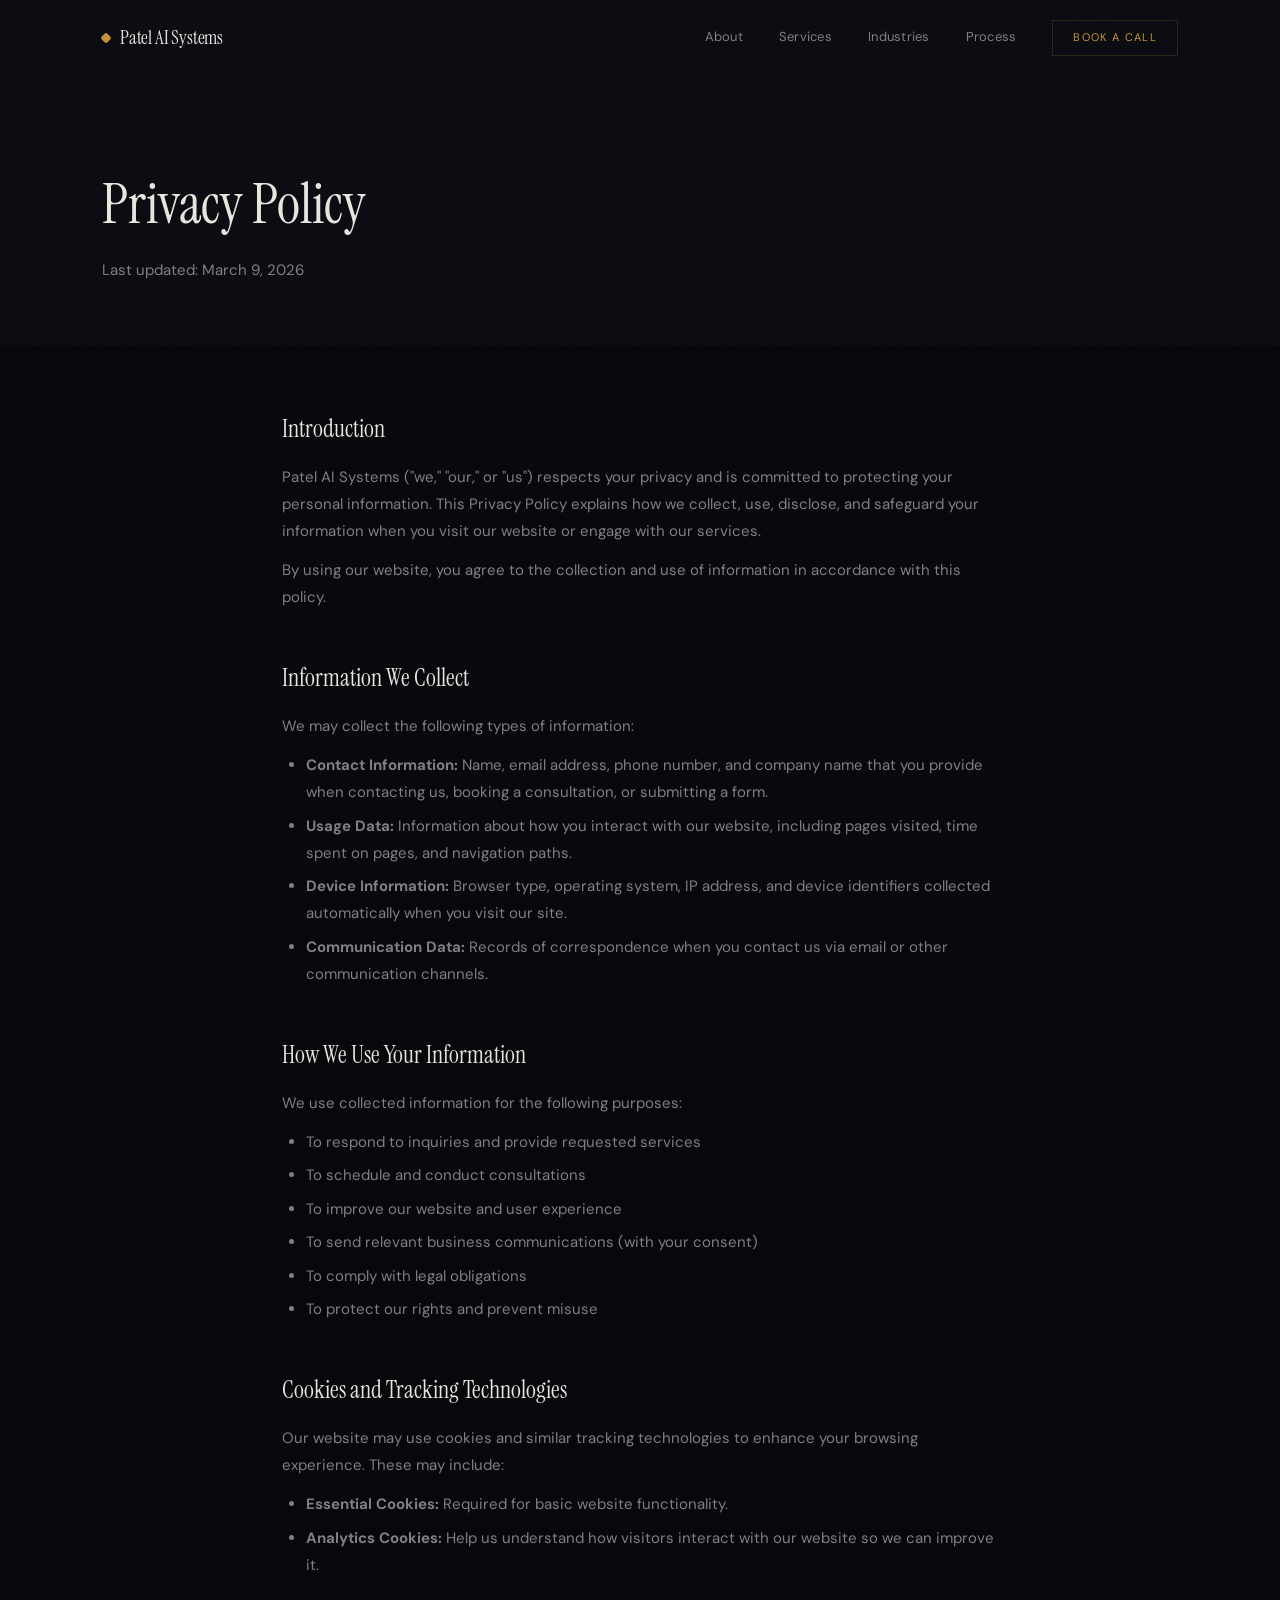
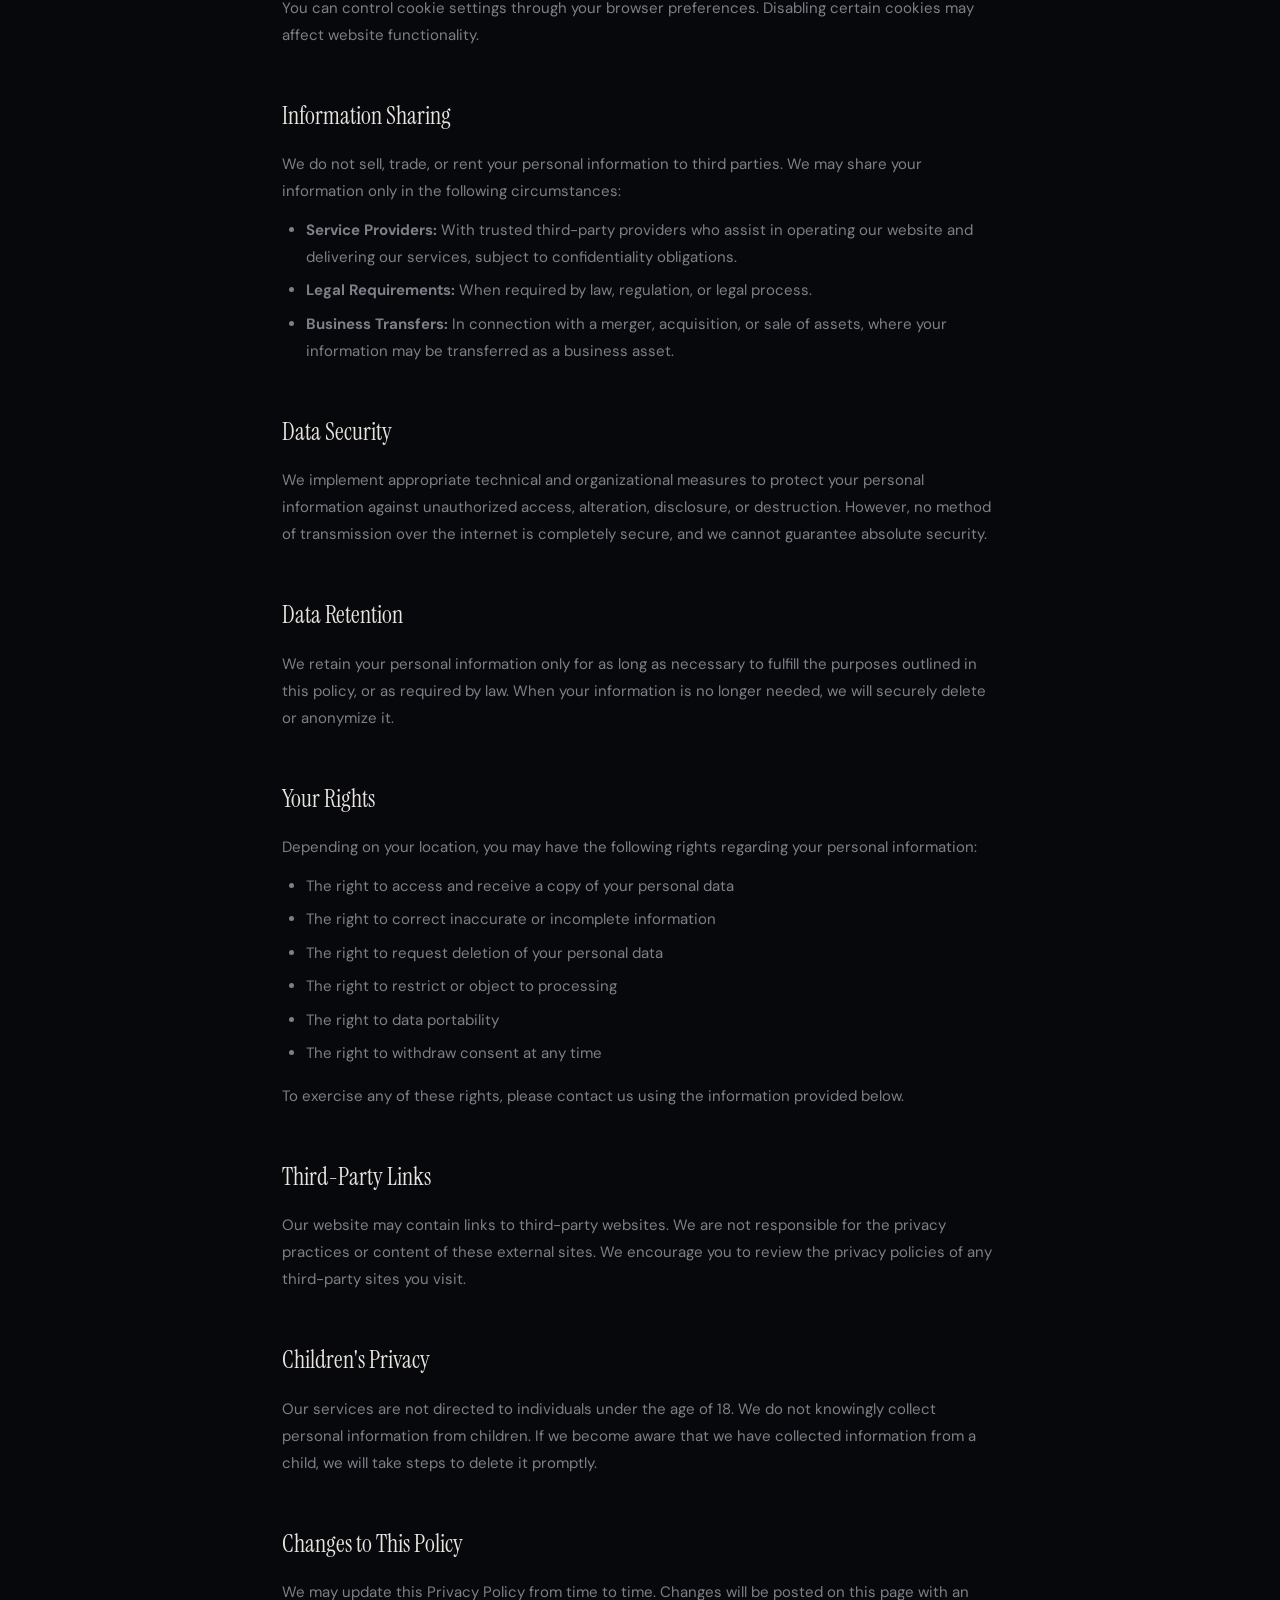
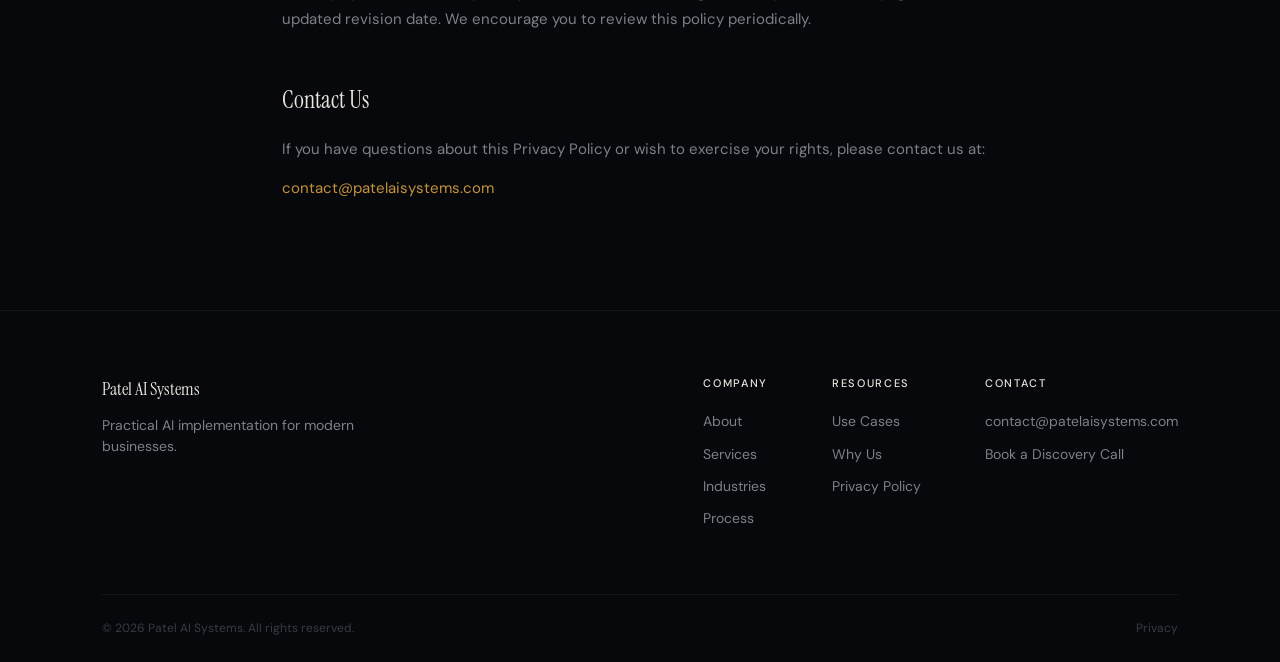
==== privacy.html @ 1d5c4a76 "Add privacy page and modernize site design - Add full privacy policy page (privacy.html) - Add grain" ====
<!DOCTYPE html>
<html lang="en">
<head>
  <meta charset="UTF-8">
  <meta name="viewport" content="width=device-width, initial-scale=1.0">
  <title>Privacy Policy — Patel AI Systems</title>
  <meta name="description" content="Privacy Policy for Patel AI Systems. Learn how we collect, use, and protect your information.">
  <meta name="theme-color" content="#08090d">
  <link rel="preconnect" href="https://fonts.googleapis.com">
  <link rel="preconnect" href="https://fonts.gstatic.com" crossorigin>
  <link href="https://fonts.googleapis.com/css2?family=Instrument+Serif:ital@0;1&family=DM+Sans:ital,opsz,wght@0,9..40,300;0,9..40,400;0,9..40,500;0,9..40,600;1,9..40,300;1,9..40,400&display=swap" rel="stylesheet">
  <link rel="stylesheet" href="style.css">
</head>
<body>

  <!-- Grain overlay -->
  <div class="grain" aria-hidden="true"></div>

  <!-- Navigation -->
  <nav class="nav nav-scrolled">
    <div class="nav-container">
      <a href="index.html" class="nav-logo">
        <span class="nav-logo-mark"></span>
        Patel AI Systems
      </a>
      <div class="nav-links">
        <a href="index.html#about">About</a>
        <a href="index.html#services">Services</a>
        <a href="index.html#industries">Industries</a>
        <a href="index.html#process">Process</a>
        <a href="index.html#contact" class="nav-cta">Book a Call</a>
      </div>
      <button class="nav-toggle" aria-label="Toggle navigation">
        <span></span>
        <span></span>
      </button>
    </div>
  </nav>

  <!-- Page Header -->
  <section class="page-header">
    <div class="container">
      <h1>Privacy Policy</h1>
      <p>Last updated: March 9, 2026</p>
    </div>
  </section>

  <!-- Content -->
  <section class="page-content">
    <div class="container">

      <h2>Introduction</h2>
      <p>Patel AI Systems ("we," "our," or "us") respects your privacy and is committed to protecting your personal information. This Privacy Policy explains how we collect, use, disclose, and safeguard your information when you visit our website or engage with our services.</p>
      <p>By using our website, you agree to the collection and use of information in accordance with this policy.</p>

      <h2>Information We Collect</h2>
      <p>We may collect the following types of information:</p>
      <ul>
        <li><strong>Contact Information:</strong> Name, email address, phone number, and company name that you provide when contacting us, booking a consultation, or submitting a form.</li>
        <li><strong>Usage Data:</strong> Information about how you interact with our website, including pages visited, time spent on pages, and navigation paths.</li>
        <li><strong>Device Information:</strong> Browser type, operating system, IP address, and device identifiers collected automatically when you visit our site.</li>
        <li><strong>Communication Data:</strong> Records of correspondence when you contact us via email or other communication channels.</li>
      </ul>

      <h2>How We Use Your Information</h2>
      <p>We use collected information for the following purposes:</p>
      <ul>
        <li>To respond to inquiries and provide requested services</li>
        <li>To schedule and conduct consultations</li>
        <li>To improve our website and user experience</li>
        <li>To send relevant business communications (with your consent)</li>
        <li>To comply with legal obligations</li>
        <li>To protect our rights and prevent misuse</li>
      </ul>

      <h2>Cookies and Tracking Technologies</h2>
      <p>Our website may use cookies and similar tracking technologies to enhance your browsing experience. These may include:</p>
      <ul>
        <li><strong>Essential Cookies:</strong> Required for basic website functionality.</li>
        <li><strong>Analytics Cookies:</strong> Help us understand how visitors interact with our website so we can improve it.</li>
      </ul>
      <p>You can control cookie settings through your browser preferences. Disabling certain cookies may affect website functionality.</p>

      <h2>Information Sharing</h2>
      <p>We do not sell, trade, or rent your personal information to third parties. We may share your information only in the following circumstances:</p>
      <ul>
        <li><strong>Service Providers:</strong> With trusted third-party providers who assist in operating our website and delivering our services, subject to confidentiality obligations.</li>
        <li><strong>Legal Requirements:</strong> When required by law, regulation, or legal process.</li>
        <li><strong>Business Transfers:</strong> In connection with a merger, acquisition, or sale of assets, where your information may be transferred as a business asset.</li>
      </ul>

      <h2>Data Security</h2>
      <p>We implement appropriate technical and organizational measures to protect your personal information against unauthorized access, alteration, disclosure, or destruction. However, no method of transmission over the internet is completely secure, and we cannot guarantee absolute security.</p>

      <h2>Data Retention</h2>
      <p>We retain your personal information only for as long as necessary to fulfill the purposes outlined in this policy, or as required by law. When your information is no longer needed, we will securely delete or anonymize it.</p>

      <h2>Your Rights</h2>
      <p>Depending on your location, you may have the following rights regarding your personal information:</p>
      <ul>
        <li>The right to access and receive a copy of your personal data</li>
        <li>The right to correct inaccurate or incomplete information</li>
        <li>The right to request deletion of your personal data</li>
        <li>The right to restrict or object to processing</li>
        <li>The right to data portability</li>
        <li>The right to withdraw consent at any time</li>
      </ul>
      <p>To exercise any of these rights, please contact us using the information provided below.</p>

      <h2>Third-Party Links</h2>
      <p>Our website may contain links to third-party websites. We are not responsible for the privacy practices or content of these external sites. We encourage you to review the privacy policies of any third-party sites you visit.</p>

      <h2>Children's Privacy</h2>
      <p>Our services are not directed to individuals under the age of 18. We do not knowingly collect personal information from children. If we become aware that we have collected information from a child, we will take steps to delete it promptly.</p>

      <h2>Changes to This Policy</h2>
      <p>We may update this Privacy Policy from time to time. Changes will be posted on this page with an updated revision date. We encourage you to review this policy periodically.</p>

      <h2>Contact Us</h2>
      <p>If you have questions about this Privacy Policy or wish to exercise your rights, please contact us at:</p>
      <p><a href="mailto:contact@patelaisystems.com">contact@patelaisystems.com</a></p>

    </div>
  </section>

  <!-- Footer -->
  <footer class="footer">
    <div class="container">
      <div class="footer-top">
        <div class="footer-brand">
          <span class="footer-logo">Patel AI Systems</span>
          <p class="footer-tagline">Practical AI implementation for modern businesses.</p>
        </div>
        <div class="footer-columns">
          <div class="footer-col">
            <h4>Company</h4>
            <a href="index.html#about">About</a>
            <a href="index.html#services">Services</a>
            <a href="index.html#industries">Industries</a>
            <a href="index.html#process">Process</a>
          </div>
          <div class="footer-col">
            <h4>Resources</h4>
            <a href="index.html#use-cases">Use Cases</a>
            <a href="index.html#why-us">Why Us</a>
            <a href="privacy.html">Privacy Policy</a>
          </div>
          <div class="footer-col">
            <h4>Contact</h4>
            <a href="mailto:contact@patelaisystems.com">contact@patelaisystems.com</a>
            <a href="index.html#contact">Book a Discovery Call</a>
          </div>
        </div>
      </div>
      <div class="footer-bottom">
        <p>&copy; 2026 Patel AI Systems. All rights reserved.</p>
        <div class="footer-bottom-links">
          <a href="privacy.html">Privacy</a>
        </div>
      </div>
    </div>
  </footer>

  <script src="script.js"></script>
</body>
</html>
---- style.css ----
/* ============================================
   PATEL AI SYSTEMS — Obsidian & Amber v2
   Modern, Professional, Distinctive
   ============================================ */

/* --- Variables --- */
:root {
  --bg-primary: #07080c;
  --bg-secondary: #0b0c11;
  --bg-card: rgba(14, 15, 21, 0.7);
  --bg-card-solid: #0e0f15;
  --accent: #c4923a;
  --accent-hover: #d8a84f;
  --accent-dim: rgba(196, 146, 58, 0.10);
  --accent-glow: rgba(196, 146, 58, 0.06);
  --text-primary: #e8e4de;
  --text-secondary: #7e7f87;
  --text-dim: #3a3b42;
  --border: rgba(255, 255, 255, 0.05);
  --border-hover: rgba(255, 255, 255, 0.09);
  --border-accent: rgba(196, 146, 58, 0.18);
  --font-display: 'Instrument Serif', serif;
  --font-body: 'DM Sans', sans-serif;
  --ease-out: cubic-bezier(0.22, 1, 0.36, 1);
  --ease-smooth: cubic-bezier(0.4, 0, 0.2, 1);
  --container: 1140px;
}

/* --- Reset --- */
*, *::before, *::after {
  margin: 0;
  padding: 0;
  box-sizing: border-box;
}

html {
  scroll-behavior: smooth;
  -webkit-font-smoothing: antialiased;
  -moz-osx-font-smoothing: grayscale;
}

body {
  font-family: var(--font-body);
  font-weight: 400;
  font-size: 1rem;
  line-height: 1.6;
  color: var(--text-primary);
  background: var(--bg-primary);
  overflow-x: hidden;
}

a {
  color: inherit;
  text-decoration: none;
}

img { max-width: 100%; display: block; }

/* --- Grain Overlay --- */
.grain {
  position: fixed;
  inset: 0;
  pointer-events: none;
  z-index: 9999;
  opacity: 0.028;
  mix-blend-mode: overlay;
  background-image: url("data:image/svg+xml,%3Csvg viewBox='0 0 256 256' xmlns='http://www.w3.org/2000/svg'%3E%3Cfilter id='n'%3E%3CfeTurbulence type='fractalNoise' baseFrequency='0.85' numOctaves='4' stitchTiles='stitch'/%3E%3C/filter%3E%3Crect width='100%25' height='100%25' filter='url(%23n)' opacity='1'/%3E%3C/svg%3E");
  background-size: 200px 200px;
}

/* --- Cursor Glow --- */
.cursor-glow {
  position: fixed;
  width: 400px;
  height: 400px;
  background: radial-gradient(circle, var(--accent-glow) 0%, transparent 70%);
  border-radius: 50%;
  transform: translate(-50%, -50%);
  pointer-events: none;
  z-index: 1;
  opacity: 0;
  transition: opacity 0.4s;
}

body:hover .cursor-glow {
  opacity: 1;
}

/* --- Utility --- */
.container {
  max-width: var(--container);
  margin: 0 auto;
  padding: 0 2rem;
}

/* --- Section Headers --- */
.section-header {
  margin-bottom: 4rem;
}

.section-label {
  display: inline-block;
  font-family: var(--font-body);
  font-size: 0.6875rem;
  font-weight: 500;
  letter-spacing: 0.18em;
  text-transform: uppercase;
  color: var(--accent);
  margin-bottom: 1.25rem;
  position: relative;
  padding-left: 2.25rem;
}

.section-label::before {
  content: '';
  position: absolute;
  left: 0;
  top: 50%;
  width: 1.5rem;
  height: 1px;
  background: var(--accent);
}

.section-header h2 {
  font-family: var(--font-display);
  font-size: clamp(2.5rem, 5vw, 3.75rem);
  font-weight: 400;
  line-height: 1.08;
  color: var(--text-primary);
}

/* --- Buttons --- */
.btn {
  display: inline-flex;
  align-items: center;
  justify-content: center;
  font-family: var(--font-body);
  font-size: 0.8125rem;
  font-weight: 500;
  letter-spacing: 0.1em;
  text-transform: uppercase;
  padding: 1.1rem 2.75rem;
  cursor: pointer;
  position: relative;
  overflow: hidden;
  transition: color 0.4s var(--ease-out), border-color 0.4s;
  border: none;
}

.btn-primary {
  border: 1px solid var(--accent);
  color: var(--accent);
  background: transparent;
}

.btn-primary::before {
  content: '';
  position: absolute;
  inset: 0;
  background: var(--accent);
  transform: scaleX(0);
  transform-origin: right;
  transition: transform 0.5s var(--ease-out);
  z-index: 0;
}

.btn-primary:hover::before {
  transform: scaleX(1);
  transform-origin: left;
}

.btn-primary:hover {
  color: var(--bg-primary);
}

.btn-text {
  position: relative;
  z-index: 1;
}

.btn-ghost {
  color: var(--text-secondary);
  border: 1px solid var(--border);
  background: transparent;
  transition: color 0.3s, border-color 0.3s, background 0.3s;
}

.btn-ghost:hover {
  color: var(--text-primary);
  border-color: var(--border-hover);
  background: rgba(255, 255, 255, 0.02);
}

.btn-lg {
  padding: 1.3rem 3.25rem;
  font-size: 0.875rem;
}

/* ============================================
   NAVIGATION
   ============================================ */
.nav {
  position: fixed;
  top: 0;
  left: 0;
  width: 100%;
  z-index: 1000;
  padding: 1.25rem 0;
  transition: background 0.4s, padding 0.4s, backdrop-filter 0.4s, box-shadow 0.4s;
}

.nav-scrolled {
  background: rgba(7, 8, 12, 0.82);
  backdrop-filter: blur(24px) saturate(180%);
  -webkit-backdrop-filter: blur(24px) saturate(180%);
  padding: 0.875rem 0;
  box-shadow: 0 1px 0 var(--border), 0 8px 32px rgba(0, 0, 0, 0.3);
}

.nav-container {
  max-width: var(--container);
  margin: 0 auto;
  padding: 0 2rem;
  display: flex;
  align-items: center;
  justify-content: space-between;
}

.nav-logo {
  font-family: var(--font-display);
  font-size: 1.1875rem;
  color: var(--text-primary);
  letter-spacing: -0.01em;
  display: flex;
  align-items: center;
  gap: 0.625rem;
}

.nav-logo-mark {
  display: inline-block;
  width: 8px;
  height: 8px;
  background: var(--accent);
  border-radius: 2px;
  transform: rotate(45deg);
}

.nav-links {
  display: flex;
  align-items: center;
  gap: 2.25rem;
}

.nav-links a {
  font-size: 0.8125rem;
  font-weight: 400;
  color: var(--text-secondary);
  letter-spacing: 0.02em;
  transition: color 0.3s;
  position: relative;
}

.nav-links a:not(.nav-cta)::after {
  content: '';
  position: absolute;
  bottom: -4px;
  left: 0;
  width: 0;
  height: 1px;
  background: var(--accent);
  transition: width 0.3s var(--ease-out);
}

.nav-links a:not(.nav-cta):hover::after {
  width: 100%;
}

.nav-links a:hover {
  color: var(--text-primary);
}

.nav-cta {
  color: var(--accent) !important;
  border: 1px solid var(--border-accent);
  padding: 0.5rem 1.25rem;
  font-size: 0.6875rem !important;
  letter-spacing: 0.12em !important;
  text-transform: uppercase;
  transition: background 0.3s, color 0.3s, box-shadow 0.3s !important;
}

.nav-cta:hover {
  background: var(--accent);
  color: var(--bg-primary) !important;
  box-shadow: 0 0 20px var(--accent-dim);
}

.nav-cta::after { display: none !important; }

.nav-toggle {
  display: none;
  background: none;
  border: none;
  cursor: pointer;
  width: 28px;
  height: 20px;
  position: relative;
  z-index: 1001;
}

.nav-toggle span {
  display: block;
  width: 100%;
  height: 1px;
  background: var(--text-primary);
  position: absolute;
  left: 0;
  transition: transform 0.3s var(--ease-out), top 0.3s var(--ease-out);
}

.nav-toggle span:first-child { top: 4px; }
.nav-toggle span:last-child { top: 14px; }

.nav-toggle.active span:first-child {
  top: 9px;
  transform: rotate(45deg);
}

.nav-toggle.active span:last-child {
  top: 9px;
  transform: rotate(-45deg);
}

/* ============================================
   HERO
   ============================================ */
.hero {
  min-height: 100vh;
  display: flex;
  align-items: center;
  justify-content: center;
  text-align: center;
  position: relative;
  overflow: hidden;
  background:
    radial-gradient(ellipse 80% 50% at 50% -10%, rgba(196, 146, 58, 0.10) 0%, transparent 100%),
    radial-gradient(ellipse 50% 40% at 80% 60%, rgba(30, 50, 120, 0.06) 0%, transparent 100%),
    radial-gradient(ellipse 40% 50% at 15% 75%, rgba(196, 146, 58, 0.03) 0%, transparent 100%),
    var(--bg-primary);
}

/* Dot grid background */
.hero-grid-bg {
  position: absolute;
  inset: 0;
  background-image: radial-gradient(circle, rgba(196, 146, 58, 0.06) 1px, transparent 1px);
  background-size: 40px 40px;
  mask-image: radial-gradient(ellipse 60% 50% at 50% 50%, black 20%, transparent 70%);
  -webkit-mask-image: radial-gradient(ellipse 60% 50% at 50% 50%, black 20%, transparent 70%);
}

.hero-decorations {
  position: absolute;
  inset: 0;
  pointer-events: none;
}

.hero-deco-circle {
  position: absolute;
  width: 550px;
  height: 550px;
  border: 1px solid rgba(196, 146, 58, 0.06);
  border-radius: 50%;
  top: 5%;
  right: -10%;
  animation: spin-slow 90s linear infinite;
}

.hero-deco-diamond {
  position: absolute;
  width: 300px;
  height: 300px;
  border: 1px solid rgba(196, 146, 58, 0.05);
  top: 12%;
  left: -3%;
  transform: rotate(45deg);
  animation: spin-slow 70s linear infinite reverse;
}

.hero-deco-line {
  position: absolute;
  width: 350px;
  height: 1px;
  background: linear-gradient(90deg, transparent, rgba(196, 146, 58, 0.2), transparent);
  top: 32%;
  right: 3%;
  transform: rotate(-12deg);
}

.hero-deco-ring {
  position: absolute;
  width: 200px;
  height: 200px;
  border: 1px solid rgba(196, 146, 58, 0.04);
  border-radius: 50%;
  bottom: 18%;
  left: 6%;
  animation: spin-slow 55s linear infinite;
}

.hero-deco-orb {
  position: absolute;
  width: 120px;
  height: 120px;
  background: radial-gradient(circle, rgba(196, 146, 58, 0.05) 0%, transparent 70%);
  border-radius: 50%;
  top: 25%;
  left: 18%;
  animation: pulse-soft 6s ease-in-out infinite;
}

@keyframes spin-slow {
  to { transform: rotate(360deg); }
}

@keyframes pulse-soft {
  0%, 100% { opacity: 0.4; transform: scale(1); }
  50% { opacity: 1; transform: scale(1.2); }
}

.hero-content {
  position: relative;
  z-index: 2;
  max-width: 820px;
  padding: 0 2rem;
}

.hero-badge {
  display: inline-flex;
  align-items: center;
  gap: 0.625rem;
  font-size: 0.6875rem;
  font-weight: 500;
  letter-spacing: 0.2em;
  text-transform: uppercase;
  color: var(--accent);
  border: 1px solid var(--border-accent);
  padding: 0.5rem 1.5rem;
  margin-bottom: 2.5rem;
  background: rgba(196, 146, 58, 0.03);
  animation: fadeInUp 0.6s var(--ease-out) 0.2s both;
}

.hero-badge-dot {
  width: 6px;
  height: 6px;
  background: var(--accent);
  border-radius: 50%;
  animation: blink 2.5s ease-in-out infinite;
}

@keyframes blink {
  0%, 100% { opacity: 1; }
  50% { opacity: 0.3; }
}

.hero h1 {
  font-family: var(--font-display);
  font-size: clamp(2.75rem, 6.5vw, 5.25rem);
  font-weight: 400;
  line-height: 1.04;
  letter-spacing: -0.025em;
  margin-bottom: 1.75rem;
  animation: fadeInUp 0.7s var(--ease-out) 0.4s both;
}

.hero-sub {
  font-size: 1.0625rem;
  line-height: 1.75;
  color: var(--text-secondary);
  max-width: 560px;
  margin: 0 auto 2.75rem;
  animation: fadeInUp 0.7s var(--ease-out) 0.6s both;
}

.hero-actions {
  display: flex;
  gap: 1rem;
  justify-content: center;
  flex-wrap: wrap;
  animation: fadeInUp 0.7s var(--ease-out) 0.8s both;
}

.hero-scroll {
  position: absolute;
  bottom: 2.5rem;
  left: 50%;
  transform: translateX(-50%);
  display: flex;
  flex-direction: column;
  align-items: center;
  gap: 0.75rem;
  animation: fadeInUp 0.7s var(--ease-out) 1.2s both;
}

.hero-scroll span {
  font-size: 0.625rem;
  letter-spacing: 0.2em;
  text-transform: uppercase;
  color: var(--text-dim);
}

.scroll-line {
  width: 1px;
  height: 36px;
  background: linear-gradient(to bottom, var(--accent), transparent);
  animation: scrollPulse 2.5s ease-in-out infinite;
  transform-origin: top;
}

@keyframes scrollPulse {
  0%, 100% { opacity: 0.2; scaleY: 0.5; }
  50% { opacity: 0.8; scaleY: 1; }
}

@keyframes fadeInUp {
  from { opacity: 0; transform: translateY(28px); }
  to { opacity: 1; transform: translateY(0); }
}

/* ============================================
   MARQUEE
   ============================================ */
.marquee-section {
  border-top: 1px solid var(--border);
  border-bottom: 1px solid var(--border);
  padding: 1.25rem 0;
  background: var(--bg-secondary);
  overflow: hidden;
}

.marquee {
  display: flex;
  width: max-content;
}

.marquee-content {
  display: flex;
  align-items: center;
  gap: 0;
  animation: marquee-scroll 40s linear infinite;
  flex-shrink: 0;
}

.marquee-content span {
  font-family: var(--font-body);
  font-size: 0.8125rem;
  font-weight: 400;
  letter-spacing: 0.06em;
  text-transform: uppercase;
  color: var(--text-secondary);
  white-space: nowrap;
  padding: 0 1.25rem;
}

.marquee-sep {
  color: var(--text-dim) !important;
  font-size: 0.75rem !important;
}

@keyframes marquee-scroll {
  to { transform: translateX(-100%); }
}

/* ============================================
   ABOUT
   ============================================ */
.about {
  padding: 9rem 0;
  background: var(--bg-secondary);
  position: relative;
}

.about-grid {
  display: grid;
  gap: 5rem;
}

.about-intro {
  max-width: 720px;
}

.about-lead {
  font-family: var(--font-display);
  font-size: clamp(1.75rem, 3.5vw, 2.375rem);
  line-height: 1.3;
  margin-bottom: 1.5rem;
  color: var(--text-primary);
}

.about-body {
  font-size: 1.0625rem;
  line-height: 1.8;
  color: var(--text-secondary);
}

.about-principles {
  display: grid;
  grid-template-columns: repeat(3, 1fr);
  gap: 1.5rem;
}

.principle {
  padding: 2.5rem;
  background: var(--bg-card);
  backdrop-filter: blur(12px);
  border: 1px solid var(--border);
  position: relative;
  transition: border-color 0.4s, transform 0.4s var(--ease-out), box-shadow 0.4s;
}

.principle:hover {
  border-color: var(--border-accent);
  transform: translateY(-4px);
  box-shadow: 0 12px 40px rgba(0, 0, 0, 0.2), 0 0 0 1px var(--border-accent);
}

.principle-icon {
  width: 44px;
  height: 44px;
  display: flex;
  align-items: center;
  justify-content: center;
  color: var(--accent);
  margin-bottom: 1.5rem;
  border: 1px solid var(--border-accent);
  border-radius: 10px;
  background: var(--accent-dim);
}

.principle h3 {
  font-family: var(--font-display);
  font-size: 1.375rem;
  font-weight: 400;
  margin-bottom: 0.75rem;
}

.principle p {
  font-size: 0.9375rem;
  color: var(--text-secondary);
  line-height: 1.65;
}

/* ============================================
   SERVICES
   ============================================ */
.services {
  padding: 9rem 0;
  background: var(--bg-primary);
}

.services-grid {
  display: grid;
  grid-template-columns: repeat(3, 1fr);
  gap: 1.25rem;
}

.service-card {
  background: var(--bg-card);
  backdrop-filter: blur(12px);
  border: 1px solid var(--border);
  padding: 2.5rem;
  position: relative;
  overflow: hidden;
  transition: border-color 0.4s, transform 0.4s var(--ease-out), box-shadow 0.4s;
}

/* Top accent line */
.service-card::before {
  content: '';
  position: absolute;
  top: 0;
  left: 0;
  width: 0;
  height: 1px;
  background: linear-gradient(90deg, var(--accent), var(--accent-hover));
  transition: width 0.6s var(--ease-out);
}

/* Spotlight glow */
.service-card::after {
  content: '';
  position: absolute;
  inset: 0;
  background: radial-gradient(
    500px circle at var(--mouse-x, 50%) var(--mouse-y, 50%),
    var(--accent-glow) 0%,
    transparent 100%
  );
  opacity: 0;
  transition: opacity 0.4s;
  pointer-events: none;
}

.service-card:hover::before {
  width: 100%;
}

.service-card:hover::after {
  opacity: 1;
}

.service-card:hover {
  border-color: var(--border-hover);
  transform: translateY(-3px);
  box-shadow: 0 8px 32px rgba(0, 0, 0, 0.2);
}

.service-number {
  font-family: var(--font-display);
  font-size: 2.5rem;
  color: var(--accent);
  opacity: 0.2;
  line-height: 1;
  display: block;
  margin-bottom: 1.5rem;
  transition: opacity 0.4s;
}

.service-card:hover .service-number {
  opacity: 0.4;
}

.service-card h3 {
  font-family: var(--font-display);
  font-size: 1.25rem;
  font-weight: 400;
  margin-bottom: 1rem;
  line-height: 1.3;
}

.service-card p {
  font-size: 0.9375rem;
  color: var(--text-secondary);
  line-height: 1.65;
}

.card-arrow {
  display: block;
  margin-top: 1.5rem;
  font-size: 1.25rem;
  color: var(--accent);
  opacity: 0;
  transform: translateX(-8px);
  transition: opacity 0.4s, transform 0.4s var(--ease-out);
}

.service-card:hover .card-arrow {
  opacity: 0.6;
  transform: translateX(0);
}

/* Grid layout for 5 cards */
.services-grid .service-card:nth-child(4) { grid-column: 1 / 2; }
.services-grid .service-card:nth-child(5) { grid-column: 2 / 3; }

/* Stagger */
.services-grid .service-card:nth-child(2) { transition-delay: 0.06s; }
.services-grid .service-card:nth-child(3) { transition-delay: 0.12s; }
.services-grid .service-card:nth-child(4) { transition-delay: 0.04s; }
.services-grid .service-card:nth-child(5) { transition-delay: 0.10s; }

/* ============================================
   INDUSTRIES
   ============================================ */
.industries {
  padding: 9rem 0;
  background: var(--bg-secondary);
}

.industries-list {
  max-width: 920px;
}

.industry-item {
  display: flex;
  align-items: center;
  gap: 2.5rem;
  padding: 2.5rem 0;
  border-top: 1px solid var(--border);
  transition: border-color 0.4s;
}

.industry-item:last-child {
  border-bottom: 1px solid var(--border);
}

.industry-item:hover {
  border-top-color: var(--border-accent);
}

.industry-number {
  font-family: var(--font-display);
  font-size: 1rem;
  color: var(--accent);
  opacity: 0.5;
  flex-shrink: 0;
  min-width: 2.5rem;
}

.industry-info {
  flex: 1;
}

.industry-info h3 {
  font-family: var(--font-display);
  font-size: 1.5rem;
  font-weight: 400;
  margin-bottom: 0.6rem;
}

.industry-info p {
  font-size: 0.9375rem;
  color: var(--text-secondary);
  line-height: 1.7;
  max-width: 580px;
}

.industry-arrow {
  font-size: 1.25rem;
  color: var(--accent);
  opacity: 0;
  flex-shrink: 0;
  transform: translateX(-8px);
  transition: opacity 0.3s, transform 0.3s var(--ease-out);
}

.industry-item:hover .industry-arrow {
  opacity: 0.5;
  transform: translateX(0);
}

/* Stagger */
.industries-list .industry-item:nth-child(2) { transition-delay: 0.06s; }
.industries-list .industry-item:nth-child(3) { transition-delay: 0.12s; }
.industries-list .industry-item:nth-child(4) { transition-delay: 0.18s; }

/* ============================================
   USE CASES
   ============================================ */
.use-cases {
  padding: 9rem 0;
  background: var(--bg-primary);
}

.use-cases-grid {
  display: grid;
  grid-template-columns: repeat(3, 1fr);
  gap: 1px;
  background: var(--border);
  border: 1px solid var(--border);
}

.use-case {
  background: var(--bg-primary);
  padding: 3rem;
  position: relative;
  overflow: hidden;
  transition: background 0.4s;
}

/* Spotlight glow for use cases */
.use-case::after {
  content: '';
  position: absolute;
  inset: 0;
  background: radial-gradient(
    400px circle at var(--mouse-x, 50%) var(--mouse-y, 50%),
    var(--accent-glow) 0%,
    transparent 100%
  );
  opacity: 0;
  transition: opacity 0.4s;
  pointer-events: none;
}

.use-case:hover::after {
  opacity: 1;
}

.use-case:hover {
  background: var(--bg-card-solid);
}

.use-case-wide {
  grid-column: span 2;
}

.use-case-shape {
  width: 40px;
  height: 40px;
  border: 1.5px solid var(--accent);
  margin-bottom: 1.5rem;
  opacity: 0.35;
  transition: opacity 0.4s, transform 0.4s var(--ease-out);
}

.use-case:hover .use-case-shape {
  opacity: 0.8;
  transform: scale(1.1);
}

.shape-circle { border-radius: 50%; }
.shape-diamond { transform: rotate(45deg); width: 32px; height: 32px; }
.use-case:hover .shape-diamond { transform: rotate(45deg) scale(1.1); }
.shape-tri {
  width: 0; height: 0;
  border: none;
  border-left: 20px solid transparent;
  border-right: 20px solid transparent;
  border-bottom: 35px solid transparent;
  border-bottom-color: var(--accent);
  opacity: 0.35;
}
.use-case:hover .shape-tri { opacity: 0.8; }
.shape-square { border-radius: 2px; }
.shape-arch { border-radius: 50% 50% 0 0; }

.use-case h3 {
  font-family: var(--font-display);
  font-size: 1.375rem;
  font-weight: 400;
  margin-bottom: 0.75rem;
}

.use-case p {
  font-size: 0.9375rem;
  color: var(--text-secondary);
  line-height: 1.65;
}

/* Stagger */
.use-cases-grid .use-case:nth-child(2) { transition-delay: 0.06s; }
.use-cases-grid .use-case:nth-child(3) { transition-delay: 0.12s; }
.use-cases-grid .use-case:nth-child(4) { transition-delay: 0.06s; }
.use-cases-grid .use-case:nth-child(5) { transition-delay: 0.12s; }

/* ============================================
   PROCESS
   ============================================ */
.process {
  padding: 9rem 0;
  background: var(--bg-secondary);
}

.process-steps {
  display: grid;
  grid-template-columns: repeat(4, 1fr);
  gap: 0;
  position: relative;
}

/* Connecting line */
.process-track {
  position: absolute;
  top: 1.75rem;
  left: 12.5%;
  right: 12.5%;
  height: 1px;
  background: linear-gradient(90deg, var(--border-accent), var(--border-accent));
  z-index: 0;
}

.process-step {
  text-align: center;
  padding: 0 1.5rem;
  position: relative;
  z-index: 1;
}

.step-indicator {
  width: 3.5rem;
  height: 3.5rem;
  border: 1px solid var(--border-accent);
  border-radius: 50%;
  display: flex;
  align-items: center;
  justify-content: center;
  margin: 0 auto 2rem;
  background: var(--bg-secondary);
  transition: background 0.4s, border-color 0.4s, box-shadow 0.4s;
}

.step-indicator span {
  font-family: var(--font-display);
  font-size: 0.875rem;
  color: var(--accent);
}

.process-step:hover .step-indicator {
  background: var(--accent-dim);
  border-color: var(--accent);
  box-shadow: 0 0 24px var(--accent-dim);
}

.process-step h3 {
  font-family: var(--font-display);
  font-size: 1.375rem;
  font-weight: 400;
  margin-bottom: 0.75rem;
}

.process-step p {
  font-size: 0.875rem;
  color: var(--text-secondary);
  line-height: 1.65;
}

/* Stagger */
.process-steps .process-step:nth-child(2) { transition-delay: 0.08s; }
.process-steps .process-step:nth-child(3) { transition-delay: 0.16s; }
.process-steps .process-step:nth-child(4) { transition-delay: 0.24s; }
.process-steps .process-step:nth-child(5) { transition-delay: 0.32s; }

/* ============================================
   WHY US
   ============================================ */
.why-us {
  padding: 9rem 0;
  background: var(--bg-primary);
}

.why-us-items {
  max-width: 820px;
}

.why-item {
  padding: 2.75rem 0;
  border-bottom: 1px solid var(--border);
}

.why-item:first-child {
  border-top: 1px solid var(--border);
}

.why-item-inner {
  display: flex;
  gap: 2.5rem;
  align-items: flex-start;
}

.why-number {
  font-family: var(--font-display);
  font-size: 0.875rem;
  color: var(--accent);
  opacity: 0.5;
  flex-shrink: 0;
  min-width: 2rem;
  padding-top: 0.4rem;
}

.why-item h3 {
  font-family: var(--font-display);
  font-size: clamp(1.375rem, 2.5vw, 1.75rem);
  font-weight: 400;
  margin-bottom: 0.75rem;
  line-height: 1.2;
}

.why-item p {
  font-size: 1rem;
  color: var(--text-secondary);
  line-height: 1.7;
  max-width: 560px;
}

/* Stagger */
.why-us-items .why-item:nth-child(2) { transition-delay: 0.06s; }
.why-us-items .why-item:nth-child(3) { transition-delay: 0.12s; }

/* ============================================
   CTA
   ============================================ */
.cta-section {
  padding: 10rem 0;
  text-align: center;
  position: relative;
  overflow: hidden;
  background: var(--bg-secondary);
}

.cta-bg {
  position: absolute;
  inset: 0;
  background:
    radial-gradient(ellipse 60% 50% at 50% 50%, rgba(196, 146, 58, 0.06) 0%, transparent 100%);
  pointer-events: none;
}

.cta-content {
  position: relative;
  z-index: 1;
}

.cta-content .section-label {
  display: block;
  margin-bottom: 1.5rem;
  text-align: center;
}

.cta-content .section-label::before {
  display: none;
}

.cta-content h2 {
  font-family: var(--font-display);
  font-size: clamp(2.5rem, 5vw, 3.75rem);
  font-weight: 400;
  margin-bottom: 1.25rem;
  line-height: 1.08;
}

.cta-content p {
  font-size: 1.0625rem;
  color: var(--text-secondary);
  max-width: 520px;
  margin: 0 auto 2.5rem;
  line-height: 1.7;
}

.cta-note {
  display: block;
  margin-top: 1.5rem;
  font-size: 0.8125rem;
  color: var(--text-dim);
}

/* ============================================
   FOOTER
   ============================================ */
.footer {
  padding: 0;
  background: var(--bg-primary);
  border-top: 1px solid var(--border);
}

.footer-top {
  display: flex;
  justify-content: space-between;
  padding: 4rem 0;
  gap: 4rem;
}

.footer-brand {
  max-width: 280px;
}

.footer-logo {
  font-family: var(--font-display);
  font-size: 1.125rem;
  display: block;
  margin-bottom: 0.75rem;
}

.footer-tagline {
  font-size: 0.875rem;
  color: var(--text-secondary);
  line-height: 1.5;
}

.footer-columns {
  display: flex;
  gap: 4rem;
}

.footer-col {
  display: flex;
  flex-direction: column;
  gap: 0.625rem;
}

.footer-col h4 {
  font-family: var(--font-body);
  font-size: 0.6875rem;
  font-weight: 500;
  letter-spacing: 0.15em;
  text-transform: uppercase;
  color: var(--text-primary);
  margin-bottom: 0.5rem;
}

.footer-col a {
  font-size: 0.875rem;
  color: var(--text-secondary);
  transition: color 0.3s;
}

.footer-col a:hover {
  color: var(--text-primary);
}

.footer-bottom {
  display: flex;
  justify-content: space-between;
  align-items: center;
  padding: 1.5rem 0;
  border-top: 1px solid var(--border);
}

.footer-bottom p {
  font-size: 0.75rem;
  color: var(--text-dim);
}

.footer-bottom-links {
  display: flex;
  gap: 1.5rem;
}

.footer-bottom-links a {
  font-size: 0.75rem;
  color: var(--text-dim);
  transition: color 0.3s;
}

.footer-bottom-links a:hover {
  color: var(--text-secondary);
}

/* ============================================
   SCROLL REVEAL
   ============================================ */
.reveal {
  opacity: 0;
  transform: translateY(24px);
  transition:
    opacity 0.7s var(--ease-out),
    transform 0.7s var(--ease-out);
}

.reveal.revealed {
  opacity: 1;
  transform: translateY(0);
}

/* ============================================
   PRIVACY PAGE STYLES
   ============================================ */
.page-header {
  padding: 10rem 0 4rem;
  background: var(--bg-secondary);
}

.page-header h1 {
  font-family: var(--font-display);
  font-size: clamp(2.5rem, 5vw, 3.5rem);
  font-weight: 400;
  margin-bottom: 0.5rem;
}

.page-header p {
  color: var(--text-secondary);
  font-size: 0.9375rem;
}

.page-content {
  padding: 4rem 0 6rem;
  background: var(--bg-primary);
}

.page-content .container {
  max-width: 780px;
}

.page-content h2 {
  font-family: var(--font-display);
  font-size: 1.5rem;
  font-weight: 400;
  margin: 3rem 0 1rem;
  color: var(--text-primary);
}

.page-content h2:first-child {
  margin-top: 0;
}

.page-content p,
.page-content li {
  font-size: 0.9375rem;
  color: var(--text-secondary);
  line-height: 1.8;
  margin-bottom: 0.75rem;
}

.page-content ul {
  padding-left: 1.5rem;
  margin-bottom: 1rem;
}

.page-content li {
  margin-bottom: 0.4rem;
}

.page-content a {
  color: var(--accent);
  transition: opacity 0.3s;
}

.page-content a:hover {
  opacity: 0.7;
}

/* ============================================
   RESPONSIVE
   ============================================ */
@media (max-width: 1024px) {
  .services-grid {
    grid-template-columns: repeat(2, 1fr);
  }

  .services-grid .service-card:nth-child(4),
  .services-grid .service-card:nth-child(5) {
    grid-column: auto;
  }

  .use-cases-grid {
    grid-template-columns: repeat(2, 1fr);
  }

  .use-case-wide {
    grid-column: span 1;
  }

  .process-steps {
    grid-template-columns: repeat(2, 1fr);
    gap: 2.5rem 1.5rem;
  }

  .process-track { display: none; }

  .footer-columns {
    gap: 2.5rem;
  }
}

@media (max-width: 768px) {
  .cursor-glow { display: none; }

  .nav-links {
    position: fixed;
    top: 0;
    right: 0;
    width: 300px;
    height: 100vh;
    background: rgba(11, 12, 17, 0.98);
    backdrop-filter: blur(24px);
    flex-direction: column;
    justify-content: center;
    gap: 2rem;
    transform: translateX(100%);
    transition: transform 0.4s var(--ease-out);
    border-left: 1px solid var(--border);
    padding: 2rem;
  }

  .nav-links.active {
    transform: translateX(0);
  }

  .nav-toggle {
    display: block;
  }

  .hero h1 {
    font-size: clamp(2.25rem, 8vw, 3.25rem);
  }

  .hero-sub { font-size: 1rem; }

  .hero-scroll { display: none; }

  .about-principles {
    grid-template-columns: 1fr;
    gap: 1.25rem;
  }

  .services-grid {
    grid-template-columns: 1fr;
  }

  .industry-item {
    flex-direction: column;
    gap: 0.75rem;
  }

  .industry-arrow { display: none; }

  .use-cases-grid {
    grid-template-columns: 1fr;
  }

  .use-case-wide { grid-column: span 1; }

  .process-steps {
    grid-template-columns: 1fr;
    gap: 2rem;
  }

  .why-item-inner {
    flex-direction: column;
    gap: 0.5rem;
  }

  .footer-top {
    flex-direction: column;
    gap: 3rem;
  }

  .footer-columns {
    flex-wrap: wrap;
    gap: 2rem;
  }

  .footer-bottom {
    flex-direction: column;
    gap: 1rem;
    text-align: center;
  }

  .hero-deco-circle,
  .hero-deco-diamond {
    opacity: 0.4;
  }

  .hero-grid-bg {
    opacity: 0.5;
  }
}

@media (max-width: 480px) {
  .container { padding: 0 1.25rem; }

  .hero-actions {
    flex-direction: column;
    align-items: center;
  }

  .btn { width: 100%; text-align: center; }

  .section-header { margin-bottom: 3rem; }

  .about,
  .services,
  .industries,
  .use-cases,
  .process,
  .why-us {
    padding: 5rem 0;
  }

  .cta-section { padding: 6rem 0; }
}
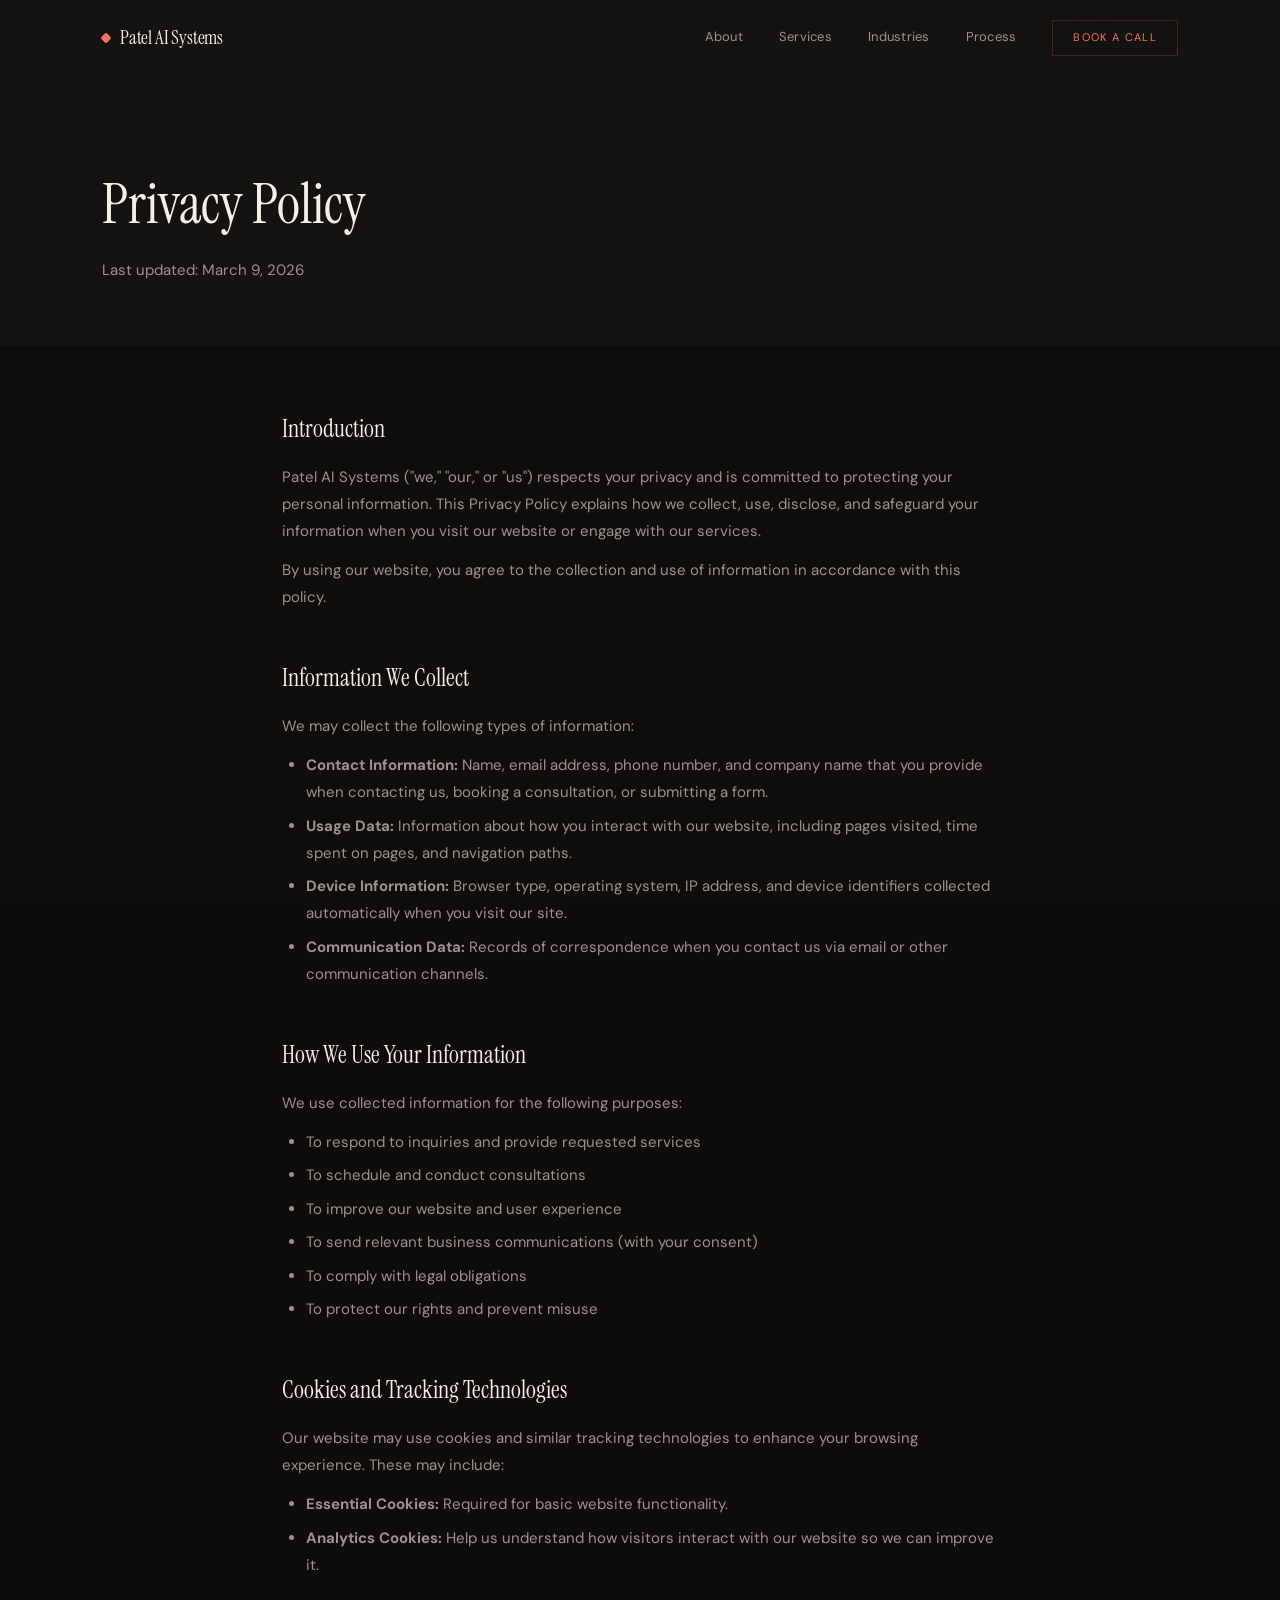
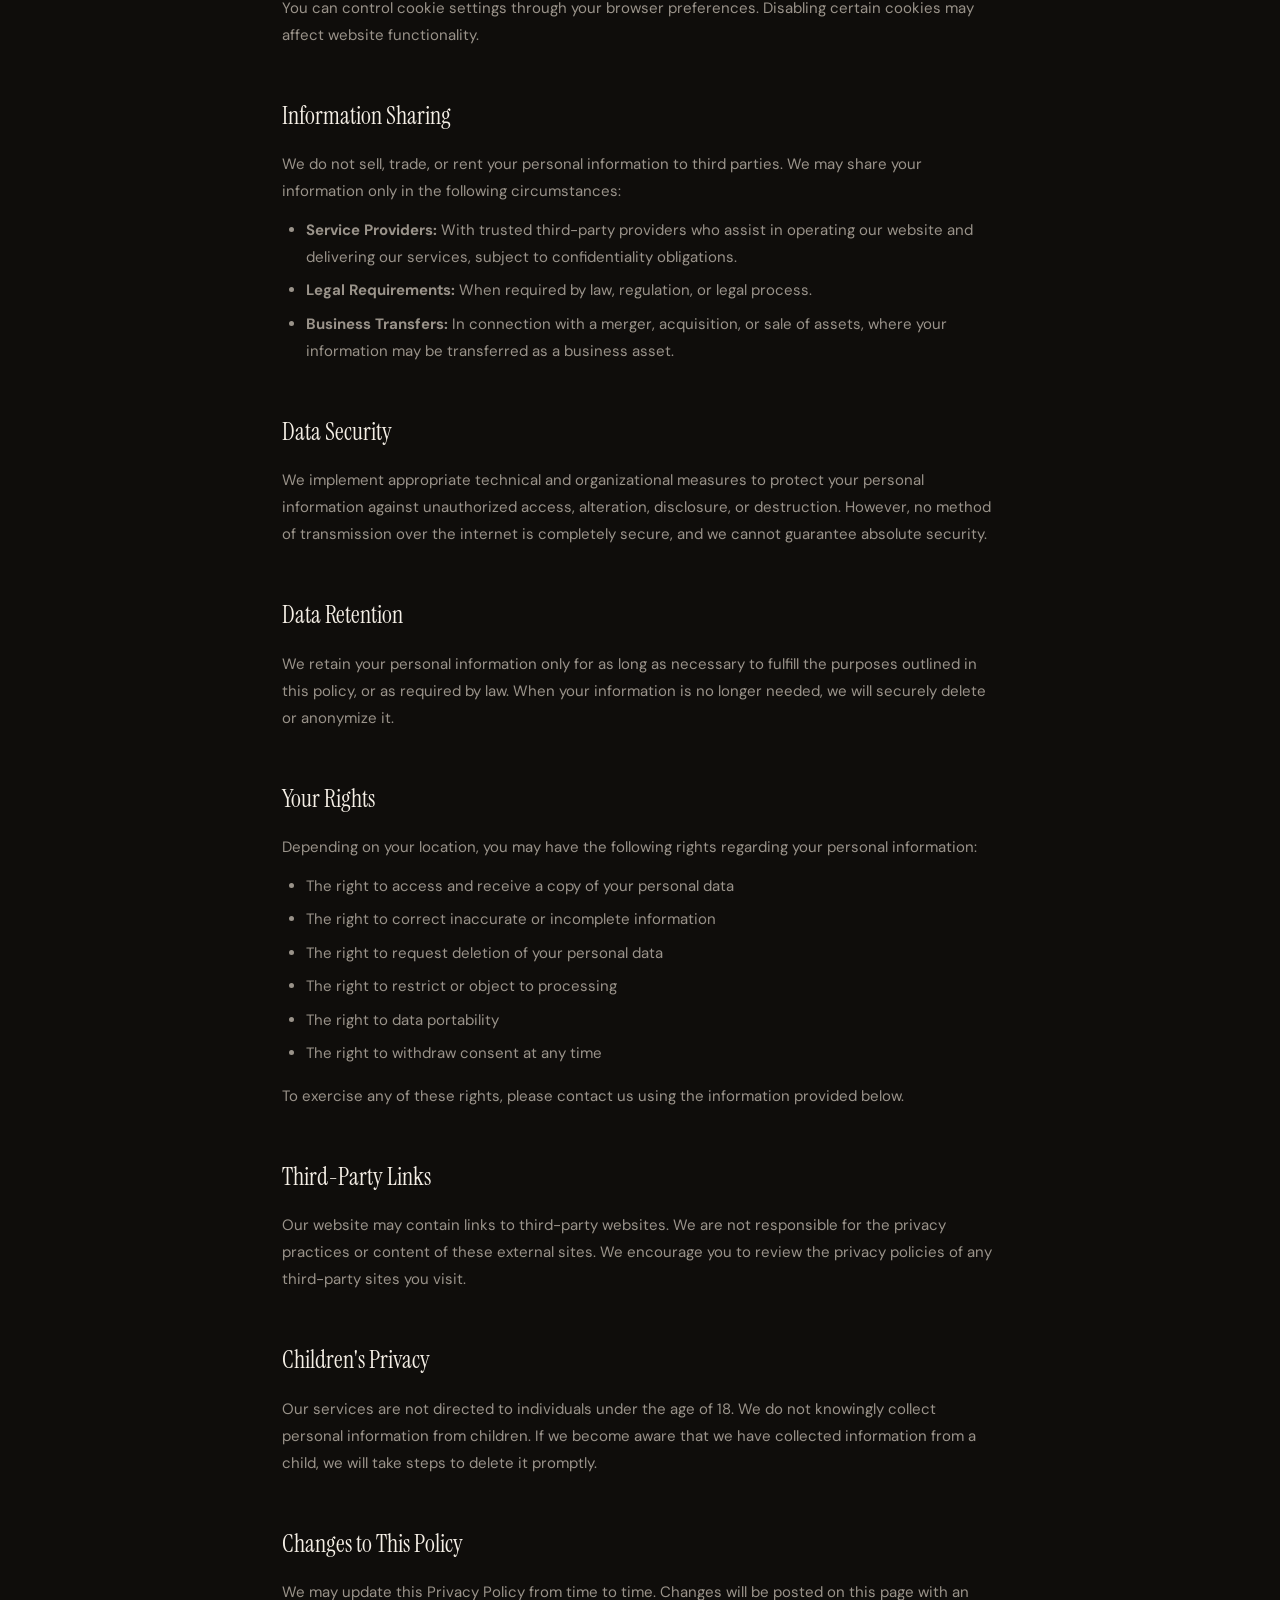
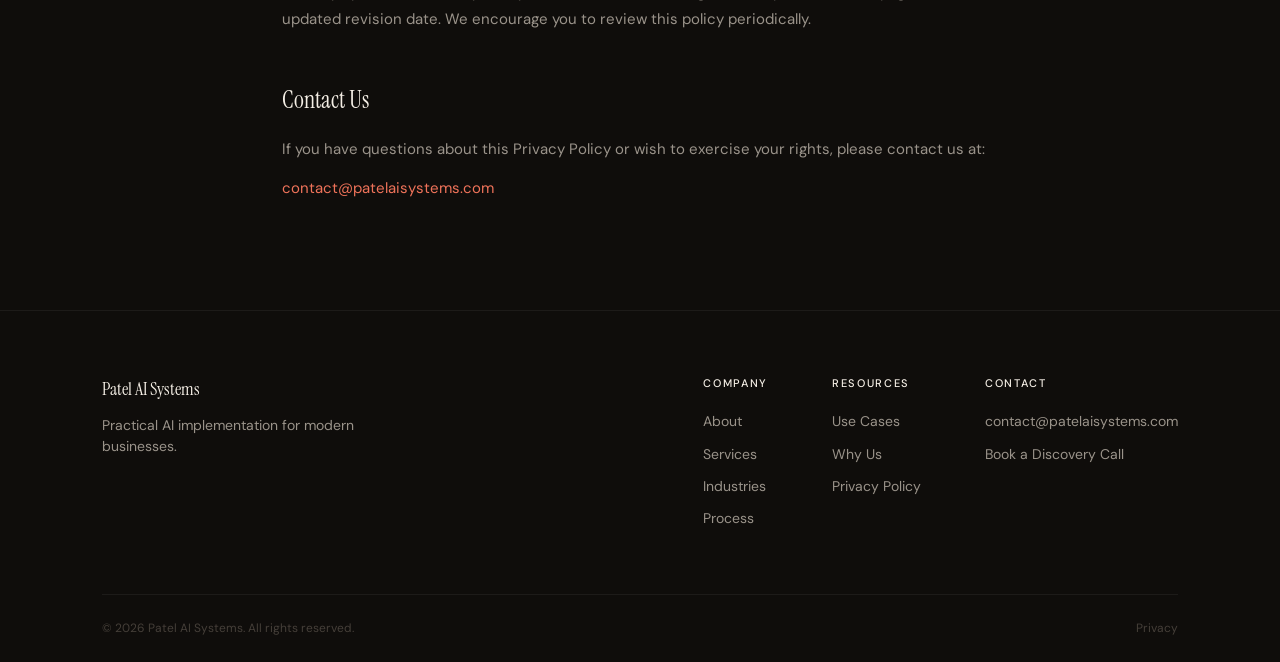
==== commit f59e71c9: "Update color palette to warm coral + gold Swap amber/gold palette for warm coral (#f0735a) primary a" ====
--- a/privacy.html
+++ b/privacy.html
@@ -5,7 +5,7 @@
   <meta name="viewport" content="width=device-width, initial-scale=1.0">
   <title>Privacy Policy — Patel AI Systems</title>
   <meta name="description" content="Privacy Policy for Patel AI Systems. Learn how we collect, use, and protect your information.">
-  <meta name="theme-color" content="#08090d">
+  <meta name="theme-color" content="#0f0d0b">
   <link rel="preconnect" href="https://fonts.googleapis.com">
   <link rel="preconnect" href="https://fonts.gstatic.com" crossorigin>
   <link href="https://fonts.googleapis.com/css2?family=Instrument+Serif:ital@0;1&family=DM+Sans:ital,opsz,wght@0,9..40,300;0,9..40,400;0,9..40,500;0,9..40,600;1,9..40,300;1,9..40,400&display=swap" rel="stylesheet">
--- a/style.css
+++ b/style.css
@@ -5,20 +5,21 @@
 
 /* --- Variables --- */
 :root {
-  --bg-primary: #07080c;
-  --bg-secondary: #0b0c11;
-  --bg-card: rgba(14, 15, 21, 0.7);
-  --bg-card-solid: #0e0f15;
-  --accent: #c4923a;
-  --accent-hover: #d8a84f;
-  --accent-dim: rgba(196, 146, 58, 0.10);
-  --accent-glow: rgba(196, 146, 58, 0.06);
-  --text-primary: #e8e4de;
-  --text-secondary: #7e7f87;
-  --text-dim: #3a3b42;
-  --border: rgba(255, 255, 255, 0.05);
-  --border-hover: rgba(255, 255, 255, 0.09);
-  --border-accent: rgba(196, 146, 58, 0.18);
+  --bg-primary: #0f0d0b;
+  --bg-secondary: #141210;
+  --bg-card: rgba(22, 20, 17, 0.75);
+  --bg-card-solid: #171513;
+  --accent: #f0735a;
+  --accent-hover: #f58d7a;
+  --accent-dim: rgba(240, 115, 90, 0.10);
+  --accent-glow: rgba(240, 115, 90, 0.06);
+  --accent-warm: #fbbf24;
+  --text-primary: #f5efe6;
+  --text-secondary: #9a938a;
+  --text-dim: #453f39;
+  --border: rgba(255, 255, 255, 0.06);
+  --border-hover: rgba(255, 255, 255, 0.10);
+  --border-accent: rgba(240, 115, 90, 0.20);
   --font-display: 'Instrument Serif', serif;
   --font-body: 'DM Sans', sans-serif;
   --ease-out: cubic-bezier(0.22, 1, 0.36, 1);
@@ -210,7 +211,7 @@
 }
 
 .nav-scrolled {
-  background: rgba(7, 8, 12, 0.82);
+  background: rgba(15, 13, 11, 0.85);
   backdrop-filter: blur(24px) saturate(180%);
   -webkit-backdrop-filter: blur(24px) saturate(180%);
   padding: 0.875rem 0;
@@ -343,9 +344,9 @@
   position: relative;
   overflow: hidden;
   background:
-    radial-gradient(ellipse 80% 50% at 50% -10%, rgba(196, 146, 58, 0.10) 0%, transparent 100%),
-    radial-gradient(ellipse 50% 40% at 80% 60%, rgba(30, 50, 120, 0.06) 0%, transparent 100%),
-    radial-gradient(ellipse 40% 50% at 15% 75%, rgba(196, 146, 58, 0.03) 0%, transparent 100%),
+    radial-gradient(ellipse 80% 50% at 50% -10%, rgba(240, 115, 90, 0.10) 0%, transparent 100%),
+    radial-gradient(ellipse 50% 40% at 80% 60%, rgba(251, 191, 36, 0.06) 0%, transparent 100%),
+    radial-gradient(ellipse 40% 50% at 15% 75%, rgba(240, 115, 90, 0.03) 0%, transparent 100%),
     var(--bg-primary);
 }
 
@@ -353,7 +354,7 @@
 .hero-grid-bg {
   position: absolute;
   inset: 0;
-  background-image: radial-gradient(circle, rgba(196, 146, 58, 0.06) 1px, transparent 1px);
+  background-image: radial-gradient(circle, rgba(240, 115, 90, 0.06) 1px, transparent 1px);
   background-size: 40px 40px;
   mask-image: radial-gradient(ellipse 60% 50% at 50% 50%, black 20%, transparent 70%);
   -webkit-mask-image: radial-gradient(ellipse 60% 50% at 50% 50%, black 20%, transparent 70%);
@@ -369,7 +370,7 @@
   position: absolute;
   width: 550px;
   height: 550px;
-  border: 1px solid rgba(196, 146, 58, 0.06);
+  border: 1px solid rgba(240, 115, 90, 0.06);
   border-radius: 50%;
   top: 5%;
   right: -10%;
@@ -380,7 +381,7 @@
   position: absolute;
   width: 300px;
   height: 300px;
-  border: 1px solid rgba(196, 146, 58, 0.05);
+  border: 1px solid rgba(240, 115, 90, 0.05);
   top: 12%;
   left: -3%;
   transform: rotate(45deg);
@@ -391,7 +392,7 @@
   position: absolute;
   width: 350px;
   height: 1px;
-  background: linear-gradient(90deg, transparent, rgba(196, 146, 58, 0.2), transparent);
+  background: linear-gradient(90deg, transparent, rgba(240, 115, 90, 0.2), transparent);
   top: 32%;
   right: 3%;
   transform: rotate(-12deg);
@@ -401,7 +402,7 @@
   position: absolute;
   width: 200px;
   height: 200px;
-  border: 1px solid rgba(196, 146, 58, 0.04);
+  border: 1px solid rgba(240, 115, 90, 0.04);
   border-radius: 50%;
   bottom: 18%;
   left: 6%;
@@ -412,7 +413,7 @@
   position: absolute;
   width: 120px;
   height: 120px;
-  background: radial-gradient(circle, rgba(196, 146, 58, 0.05) 0%, transparent 70%);
+  background: radial-gradient(circle, rgba(240, 115, 90, 0.05) 0%, transparent 70%);
   border-radius: 50%;
   top: 25%;
   left: 18%;
@@ -447,7 +448,7 @@
   border: 1px solid var(--border-accent);
   padding: 0.5rem 1.5rem;
   margin-bottom: 2.5rem;
-  background: rgba(196, 146, 58, 0.03);
+  background: rgba(240, 115, 90, 0.03);
   animation: fadeInUp 0.6s var(--ease-out) 0.2s both;
 }
 
@@ -1093,7 +1094,7 @@
   position: absolute;
   inset: 0;
   background:
-    radial-gradient(ellipse 60% 50% at 50% 50%, rgba(196, 146, 58, 0.06) 0%, transparent 100%);
+    radial-gradient(ellipse 60% 50% at 50% 50%, rgba(240, 115, 90, 0.06) 0%, transparent 100%);
   pointer-events: none;
 }
 
@@ -1352,7 +1353,7 @@
     right: 0;
     width: 300px;
     height: 100vh;
-    background: rgba(11, 12, 17, 0.98);
+    background: rgba(20, 18, 16, 0.98);
     backdrop-filter: blur(24px);
     flex-direction: column;
     justify-content: center;
